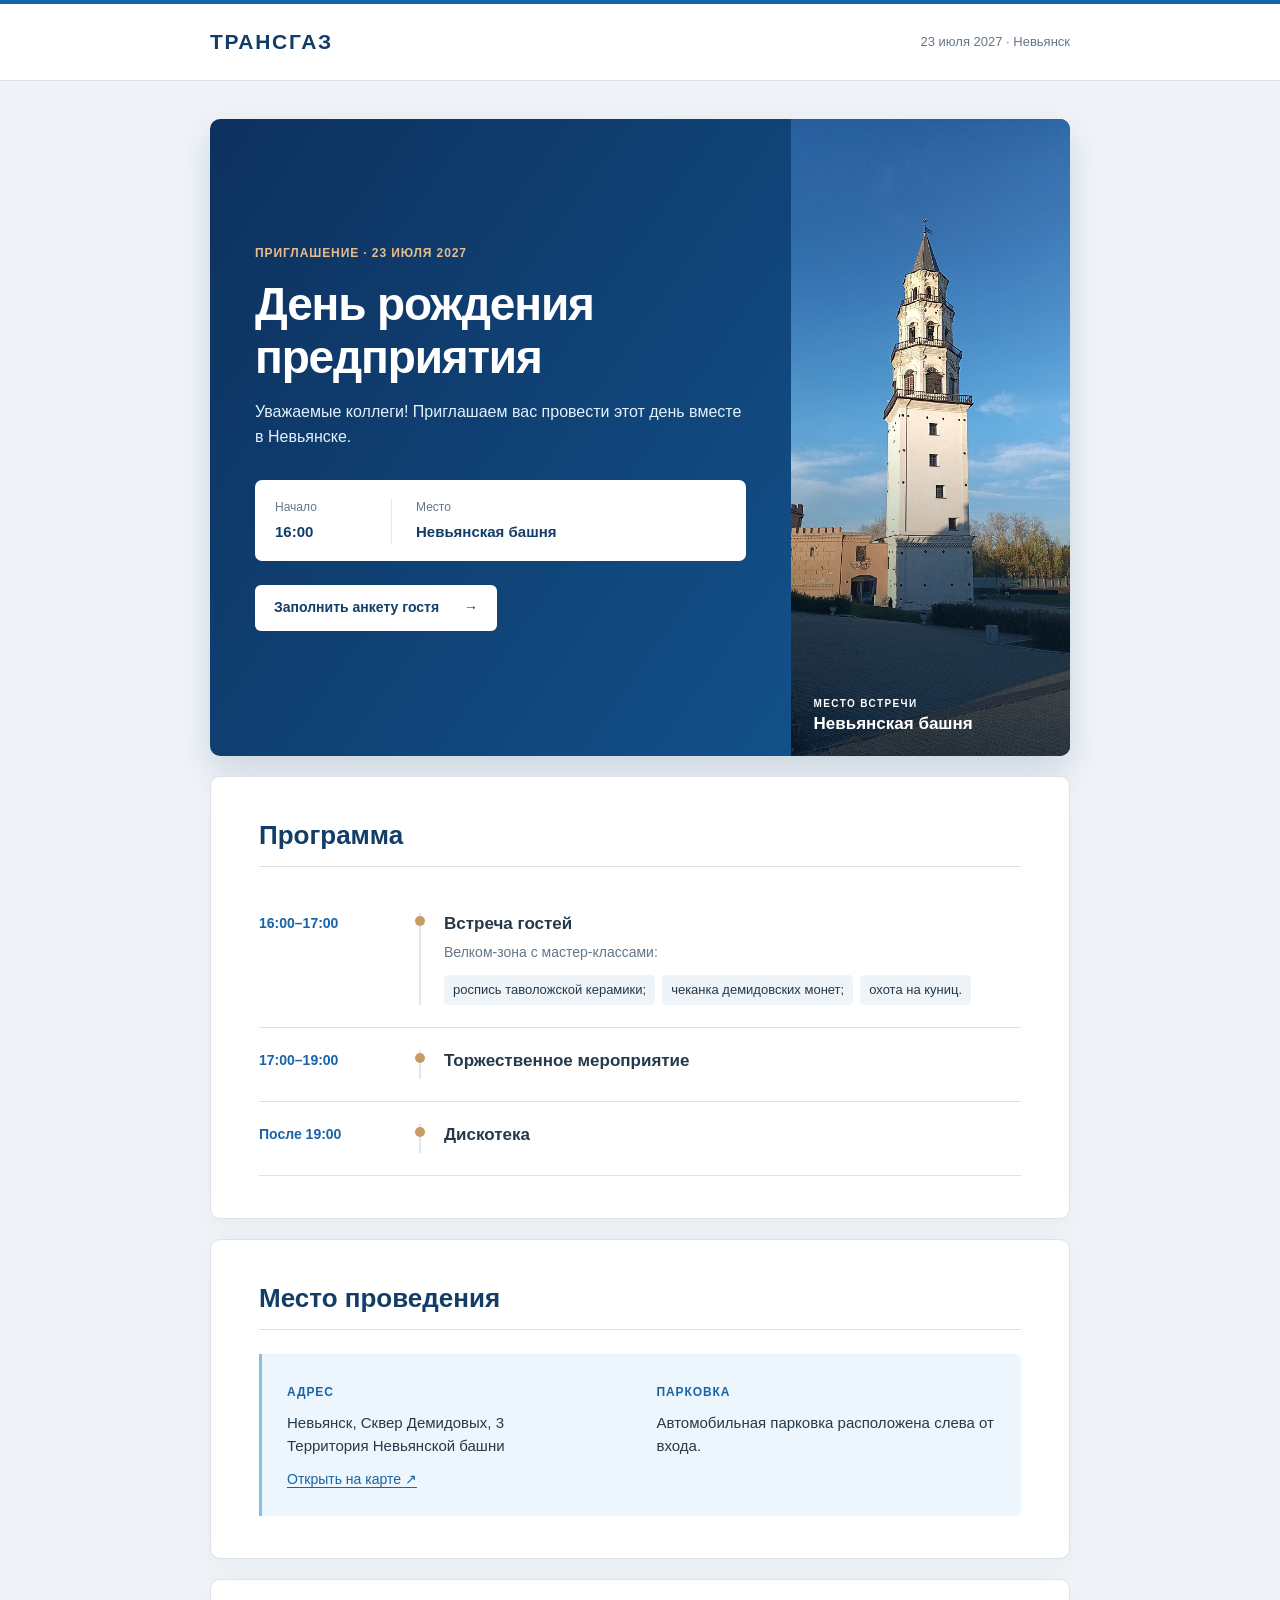
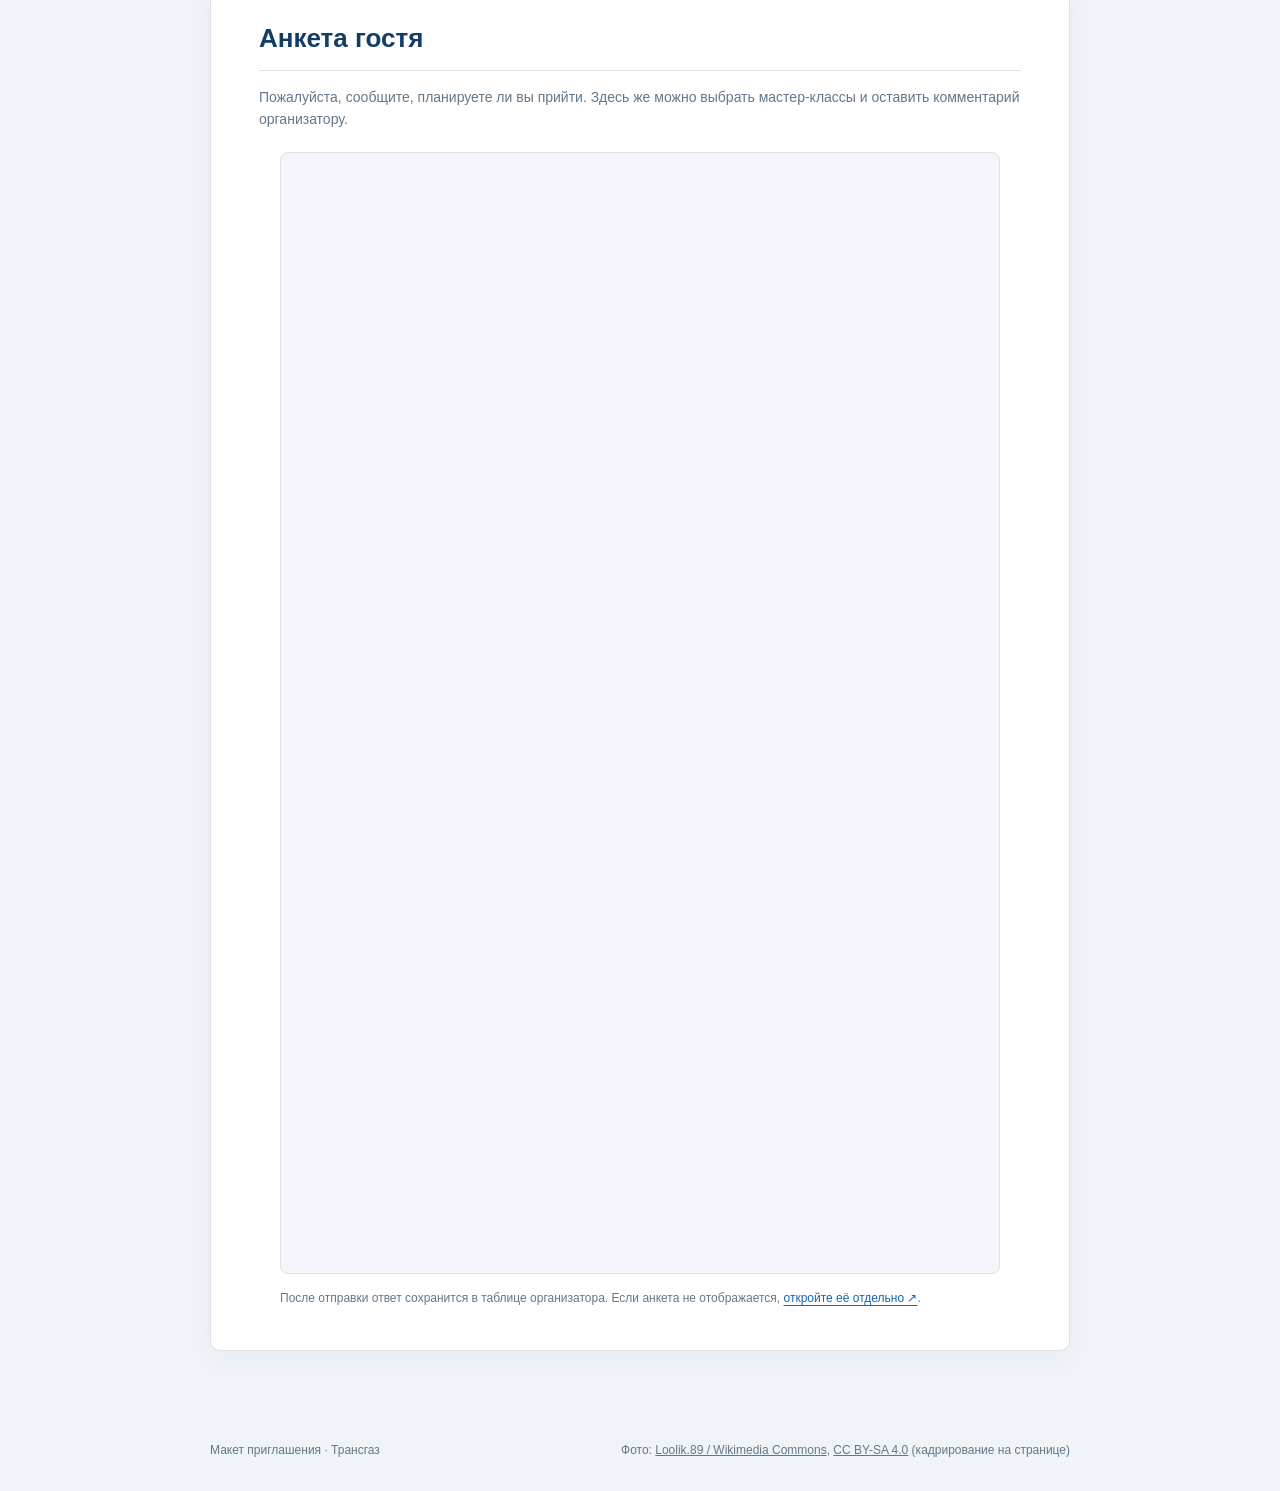
==== embed-test.html @ 9694d298 "Add isolated RSVP embed test page" ====
<!doctype html>
<html lang="ru">
  <head>
    <meta charset="UTF-8" />
    <meta name="viewport" content="width=device-width, initial-scale=1.0" />
    <meta name="theme-color" content="#1764a8" />
    <meta name="description" content="Приглашение на день рождения предприятия 23 июля 2027 года. Начало в 16:00 у Невьянской башни." />
    <meta property="og:type" content="website" />
    <meta property="og:title" content="День рождения предприятия · 23 июля 2027" />
    <meta property="og:description" content="Приглашение на праздник у Невьянской башни. Начало в 16:00." />
    <meta property="og:image" content="https://mrkoynov.github.io/transgaz-nevyansk-invitation-preview/social-preview.png" />
    <title>Приглашение на день рождения предприятия</title>
    <link rel="stylesheet" href="embed-test.css" />
  </head>
  <body>
    <header class="site-header">
      <div class="wrap header-inner">
        <span class="brand">ТРАНСГАЗ</span>
        <span class="header-label">23 июля 2027 · Невьянск</span>
      </div>
    </header>

    <main class="wrap">
      <section class="invitation" aria-labelledby="page-title">
        <div class="invitation-content">
          <p class="section-label">Приглашение · 23 июля 2027</p>
          <h1 id="page-title">День рождения предприятия</h1>
          <p class="intro-text">Уважаемые коллеги! Приглашаем вас провести этот день вместе в Невьянске.</p>
          <div class="event-summary">
            <div><span>Начало</span><strong>16:00</strong></div>
            <div><span>Место</span><strong>Невьянская башня</strong></div>
          </div>
          <a class="primary-link" href="#guest-form">Заполнить анкету гостя <span aria-hidden="true">→</span></a>
        </div>
        <figure class="hero-photo"><img src="nevyansk-tower.jpg" alt="Невьянская башня" loading="eager" /><figcaption><small>МЕСТО ВСТРЕЧИ</small><strong>Невьянская башня</strong></figcaption></figure>
      </section>

      <section class="content-section" id="program" aria-labelledby="program-title">
        <h2 id="program-title">Программа</h2>
        <div class="schedule">
          <div class="schedule-item">
            <div class="schedule-time">16:00–17:00</div>
            <div class="schedule-content"><h3>Встреча гостей</h3><p>Велком-зона с мастер-классами:</p><ul><li>роспись таволожской керамики;</li><li>чеканка демидовских монет;</li><li>охота на куниц.</li></ul></div>
          </div>
          <div class="schedule-item">
            <div class="schedule-time">17:00–19:00</div>
            <div class="schedule-content"><h3>Торжественное мероприятие</h3></div>
          </div>
          <div class="schedule-item">
            <div class="schedule-time">После 19:00</div>
            <div class="schedule-content"><h3>Дискотека</h3></div>
          </div>
        </div>
      </section>

      <section class="content-section" id="location" aria-labelledby="location-title">
        <h2 id="location-title">Место проведения</h2>
        <div class="location-box">
          <div><span class="small-label">Адрес</span><p>Невьянск, Сквер Демидовых, 3<br />Территория Невьянской башни</p><a href="https://yandex.ru/maps/?text=%D0%9D%D0%B5%D0%B2%D1%8C%D1%8F%D0%BD%D1%81%D0%BA%2C%20%D0%A1%D0%BA%D0%B2%D0%B5%D1%80%20%D0%94%D0%B5%D0%BC%D0%B8%D0%B4%D0%BE%D0%B2%D1%8B%D1%85%2C%203" target="_blank" rel="noopener noreferrer">Открыть на карте ↗</a></div>
          <div><span class="small-label">Парковка</span><p>Автомобильная парковка расположена слева от входа.</p></div>
        </div>
      </section>

      <section class="content-section form-section" id="guest-form" aria-labelledby="form-title">
        <h2 id="form-title">Анкета гостя</h2>
        <p class="form-intro">Пожалуйста, сообщите, планируете ли вы прийти. Здесь же можно выбрать мастер-классы и оставить комментарий организатору.</p>
        <div class="form-embed">
          <iframe src="https://docs.google.com/forms/d/e/1FAIpQLSfNufHCUHn0jru9lvoqx1xPsjLA_sWsaLaPiySQA0vXSbu58w/viewform?embedded=true" title="Анкета гостя: подтверждение участия 23 июля 2027 года">Загрузка анкеты…</iframe>
        </div>
        <p class="form-help">После отправки ответ сохранится в таблице организатора. Если анкета не отображается, <a href="https://docs.google.com/forms/d/e/1FAIpQLSfNufHCUHn0jru9lvoqx1xPsjLA_sWsaLaPiySQA0vXSbu58w/viewform" target="_blank" rel="noopener noreferrer">откройте её отдельно ↗</a>.</p>
      </section>
    </main>

    <footer class="site-footer"><div class="wrap"><span>Макет приглашения · Трансгаз</span><span>Фото: <a href="https://commons.wikimedia.org/wiki/File:%D0%9D%D0%B5%D0%B2%D1%8C%D1%8F%D0%BD%D1%81%D0%BA%D0%B0%D1%8F_%D0%B1%D0%B0%D1%88%D0%BD%D1%8F.jpg" target="_blank" rel="noopener noreferrer">Loolik.89 / Wikimedia Commons</a>, <a href="https://creativecommons.org/licenses/by-sa/4.0/" target="_blank" rel="noopener noreferrer">CC BY-SA 4.0</a> (кадрирование на странице)</span></div></footer>
  </body>
</html>
---- embed-test.css ----
:root {
  --blue: #1764a8;
  --blue-dark: #123d67;
  --light-blue: #eaf3fa;
  --background: #f0f4f8;
  --border: #dbe3e9;
  --text: #25394a;
  --muted: #647789;
  --copper: #c99a65;
}

* { box-sizing: border-box; }
html { scroll-behavior: smooth; }
body { margin: 0; background: var(--background); color: var(--text); font-family: "Segoe UI", Arial, sans-serif; line-height: 1.55; }
button { font: inherit; }
a { color: var(--blue); }
[hidden] { display: none !important; }
.wrap { width: min(100% - 36px, 860px); margin-inline: auto; }

.site-header { background: #fff; border-top: 4px solid var(--blue); border-bottom: 1px solid var(--border); }
.header-inner { min-height: 76px; display: flex; align-items: center; justify-content: space-between; gap: 16px; }
.brand { color: var(--blue-dark); font-weight: 800; font-size: 21px; letter-spacing: .08em; }
.header-label { color: var(--muted); font-size: 13px; }

main { padding: 38px 0 70px; }
.invitation, .content-section { background: #fff; border: 1px solid var(--border); border-radius: 10px; padding: 42px 48px; margin-bottom: 20px; box-shadow: 0 8px 30px rgba(24, 55, 83, .045); }
.invitation { display: grid; grid-template-columns: minmax(0, 1.35fr) minmax(265px, .65fr); min-height: 475px; color: #fff; border: 0; padding: 0; overflow: hidden; background: linear-gradient(125deg, #0d315e, #145995); box-shadow: 0 15px 35px rgba(11, 49, 92, .16); }
.invitation-content { display: flex; flex-direction: column; align-items: flex-start; justify-content: center; padding: 46px 45px; }
.hero-photo { position: relative; min-height: 100%; margin: 0; overflow: hidden; background: #9ec0d8; }
.hero-photo img { display: block; width: 100%; height: 100%; object-fit: cover; object-position: center center; }
.hero-photo:after { content: ""; position: absolute; inset: 48% 0 0; background: linear-gradient(transparent, rgba(5, 29, 56, .68)); }
.hero-photo figcaption { position: absolute; z-index: 1; left: 23px; right: 23px; bottom: 21px; display: flex; flex-direction: column; gap: 3px; color: #fff; }
.hero-photo figcaption small { font-size: 10px; letter-spacing: .14em; font-weight: 700; }
.hero-photo figcaption strong { font-size: 17px; line-height: 1.2; }
.section-label, .small-label { color: var(--blue); font-size: 12px; font-weight: 700; letter-spacing: .075em; text-transform: uppercase; }
.invitation .section-label { color: #e8bd8b; }
.section-label { margin: 0 0 15px; }
h1, h2, h3, p { margin-top: 0; }
h1 { max-width: 580px; margin-bottom: 17px; color: #fff; font-size: clamp(34px, 4.6vw, 46px); line-height: 1.15; letter-spacing: -.025em; font-weight: 650; }
h2 { color: var(--blue-dark); font-size: 26px; line-height: 1.25; margin-bottom: 24px; padding-bottom: 15px; border-bottom: 1px solid var(--border); }
h3 { color: var(--text); font-size: 17px; line-height: 1.35; margin-bottom: 6px; }
.intro-text { max-width: 630px; font-size: 16px; color: #e5f1fb; margin-bottom: 30px; }
.event-summary { display: grid; grid-template-columns: 100px 1fr; gap: 16px; width: 100%; padding: 18px 20px; background: #fff; border-radius: 7px; margin-bottom: 24px; }
.event-summary div { display: flex; flex-direction: column; gap: 3px; }
.event-summary div + div { border-left: 1px solid #e0e9f0; padding-left: 24px; }
.event-summary span { color: var(--muted); font-size: 12px; }
.event-summary strong { color: var(--blue-dark); font-size: 15px; font-weight: 700; }
.primary-link { display: inline-block; border: 0; border-radius: 6px; padding: 12px 19px; background: var(--blue); color: #fff; font-size: 14px; font-weight: 700; text-decoration: none; cursor: pointer; transition: background .2s, transform .2s; }
.primary-link { display: inline-flex; align-items: center; gap: 25px; background: #fff; color: var(--blue-dark); }
.primary-link:hover { background: #eaf4fb; transform: translateY(-1px); }

.schedule { border-top: 0; }
.schedule-item { display: grid; grid-template-columns: 142px 1fr; gap: 18px; padding: 22px 0; border-bottom: 1px solid var(--border); }
.schedule-time { color: var(--blue); font-size: 14px; font-weight: 700; white-space: nowrap; }
.schedule-content { position: relative; border-left: 2px solid #dde9f2; padding-left: 23px; }
.schedule-content:before { content: ""; position: absolute; left: -6px; top: 3px; width: 10px; height: 10px; border-radius: 50%; background: var(--copper); }
.schedule-content p { color: var(--muted); margin: 0 0 5px; font-size: 14px; }
.schedule-content ul { display: flex; flex-wrap: wrap; gap: 7px; list-style: none; padding: 0; margin: 11px 0 0; color: var(--text); font-size: 13px; }
.schedule-content li { padding: 5px 9px; background: #eef4f8; border-radius: 4px; }
.schedule-content li + li { margin-top: 0; }

.location-box { display: grid; grid-template-columns: 1fr 1fr; gap: 30px; padding: 25px; background: #edf6fc; border-left: 3px solid #85bee7; border-radius: 0 6px 6px 0; }
.location-box p { margin: 7px 0 9px; font-size: 15px; }
.location-box a { font-size: 14px; text-underline-offset: 3px; }

.form-intro { color: var(--muted); font-size: 14px; margin: -8px 0 22px; }
.form-embed { max-width: 720px; margin-inline: auto; overflow: hidden; border: 1px solid var(--border); border-radius: 8px; background: #f5f4fb; }
.form-embed iframe { display: block; width: 100%; height: 1120px; border: 0; }
.form-help { max-width: 720px; margin: 15px auto 0; color: var(--muted); font-size: 12px; }
.form-help a { text-underline-offset: 3px; }
.site-footer { color: var(--muted); font-size: 12px; padding: 0 0 32px; }
.site-footer .wrap { display: flex; justify-content: space-between; align-items: flex-start; flex-wrap: wrap; gap: 8px 20px; }
.site-footer a { color: var(--muted); }

@media (max-width: 600px) {
  .header-inner { min-height: 61px; }
  .brand { font-size: 17px; }
  .header-label { font-size: 11px; text-align: right; }
  main { padding-top: 18px; }
  .content-section { padding: 28px 24px; margin-bottom: 14px; }
  .invitation { grid-template-columns: 1fr; margin-bottom: 14px; }
  .invitation-content { padding: 34px 27px; }
  .hero-photo { height: 275px; min-height: 0; }
  .hero-photo img { object-position: center 25%; }
  .event-summary, .location-box { grid-template-columns: 1fr; gap: 14px; }
  .event-summary div + div { border-left: 0; border-top: 1px solid #e0e9f0; padding-left: 0; padding-top: 12px; }
  .schedule-item { grid-template-columns: 1fr; gap: 9px; padding: 17px 0; }
  .primary-link { width: 100%; text-align: center; }
  .form-embed iframe { height: 1420px; }
}

@media (prefers-reduced-motion: reduce) { html { scroll-behavior: auto; } }
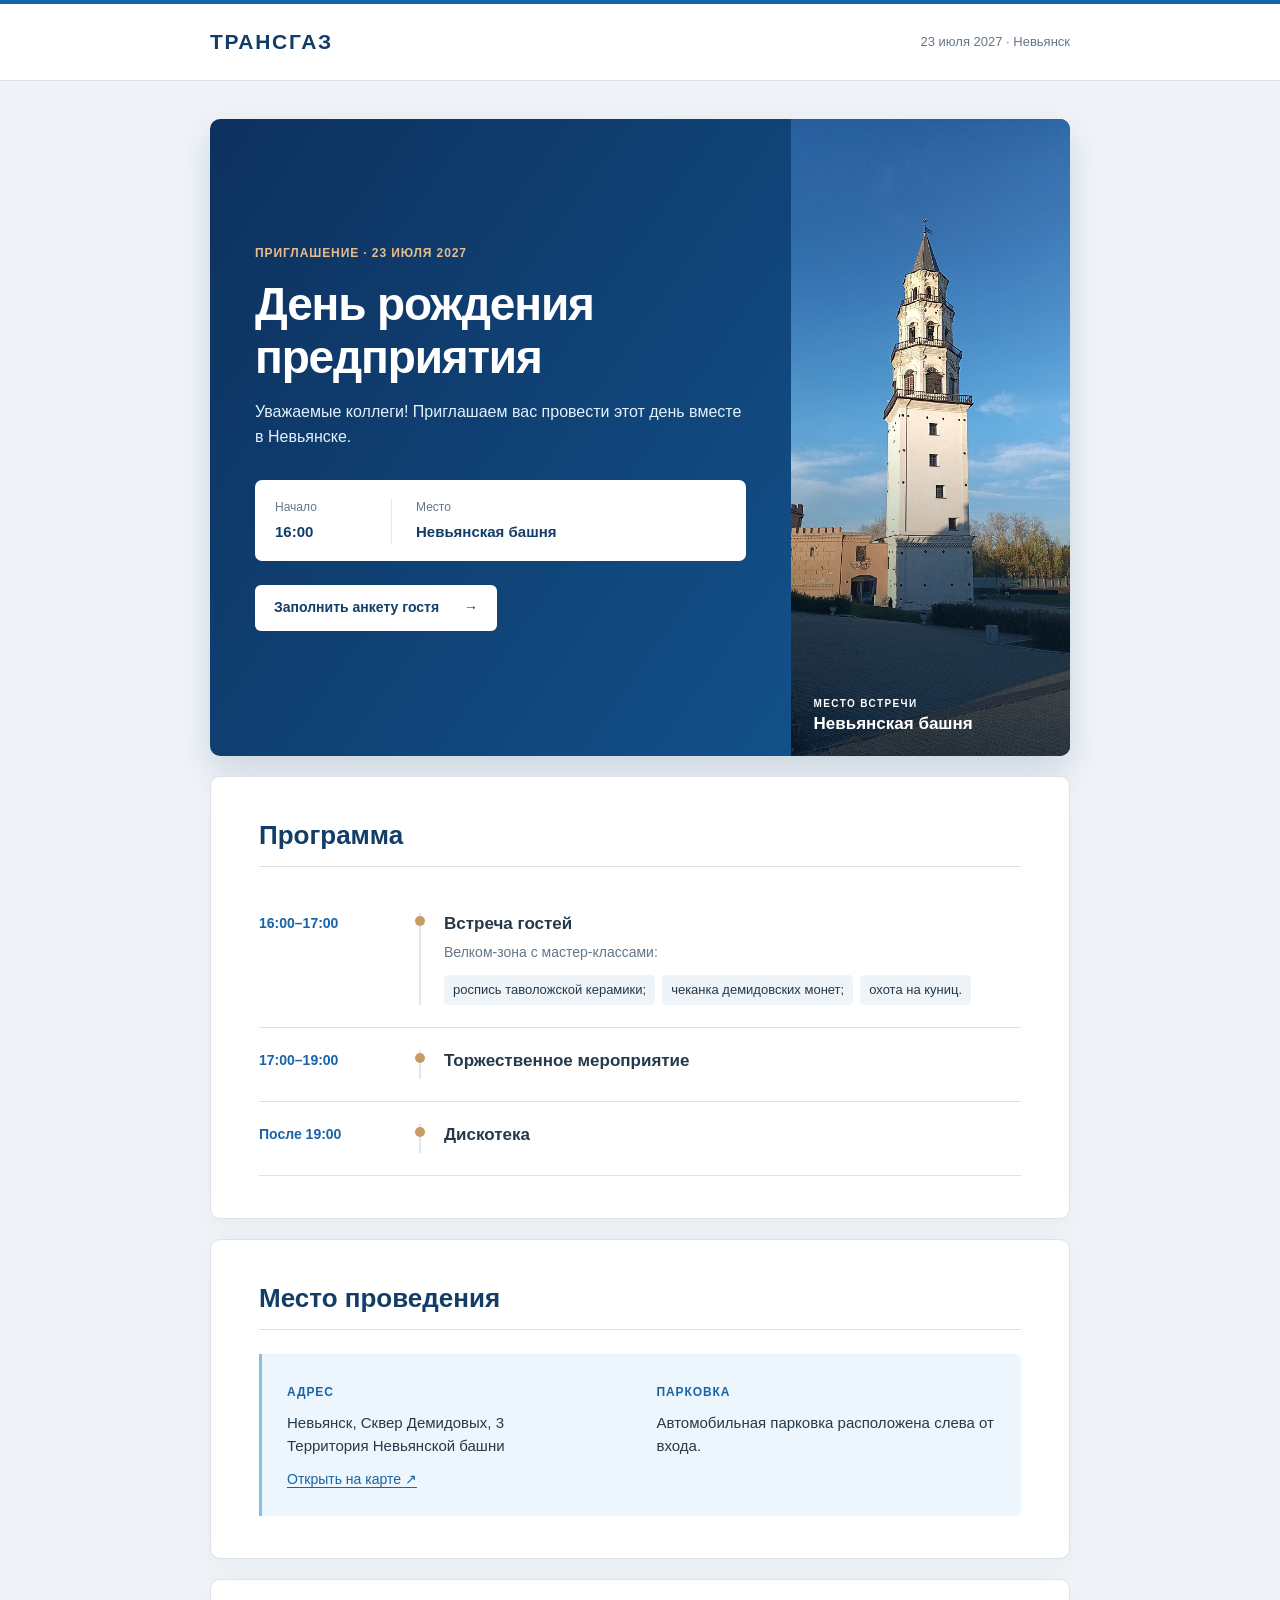
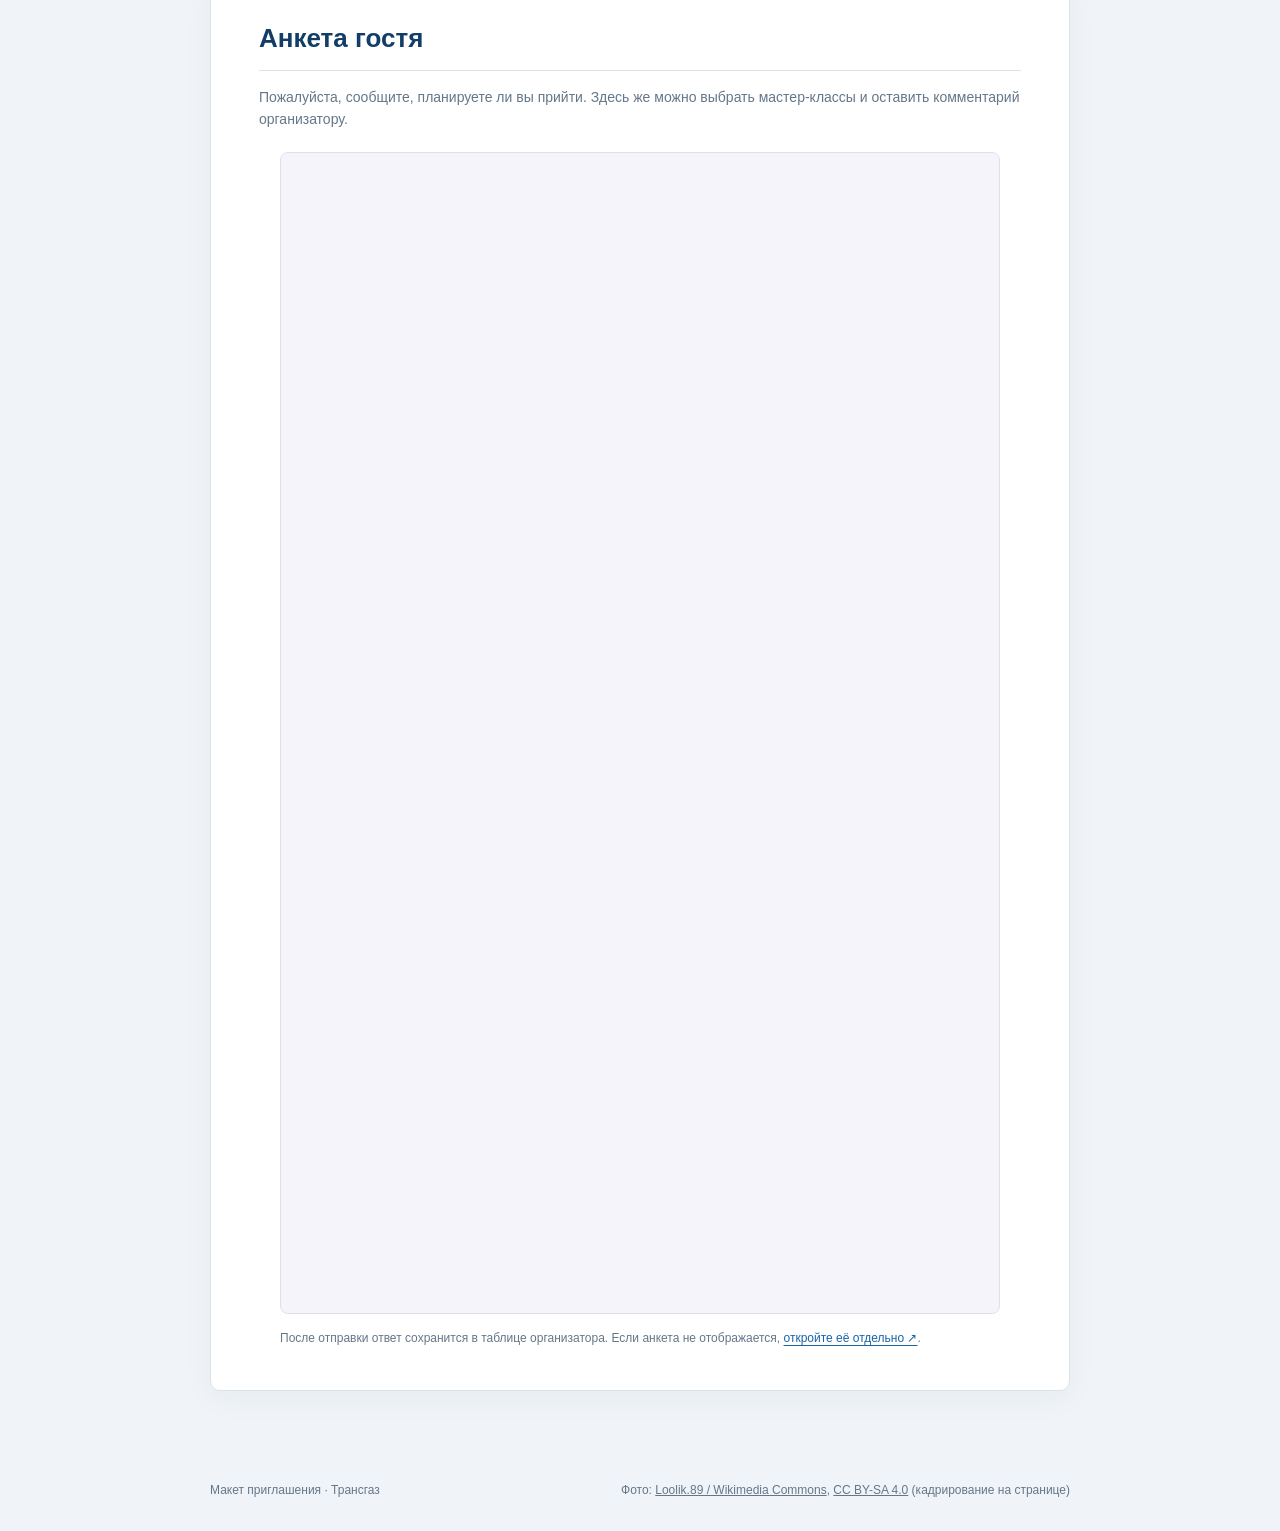
==== commit 469efe1f: "Keep RSVP confirmation visible in embed" ====
--- a/embed-test.html
+++ b/embed-test.html
@@ -11,6 +11,7 @@
     <meta property="og:image" content="https://mrkoynov.github.io/transgaz-nevyansk-invitation-preview/social-preview.png" />
     <title>Приглашение на день рождения предприятия</title>
     <link rel="stylesheet" href="embed-test.css" />
+    <script src="embed-test.js" defer></script>
   </head>
   <body>
     <header class="site-header">
--- a/embed-test.css
+++ b/embed-test.css
@@ -65,7 +65,7 @@
 
 .form-intro { color: var(--muted); font-size: 14px; margin: -8px 0 22px; }
 .form-embed { max-width: 720px; margin-inline: auto; overflow: hidden; border: 1px solid var(--border); border-radius: 8px; background: #f5f4fb; }
-.form-embed iframe { display: block; width: 100%; height: 1120px; border: 0; }
+.form-embed iframe { display: block; width: 100%; height: 1160px; border: 0; }
 .form-help { max-width: 720px; margin: 15px auto 0; color: var(--muted); font-size: 12px; }
 .form-help a { text-underline-offset: 3px; }
 .site-footer { color: var(--muted); font-size: 12px; padding: 0 0 32px; }
@@ -86,6 +86,9 @@
   .event-summary div + div { border-left: 0; border-top: 1px solid #e0e9f0; padding-left: 0; padding-top: 12px; }
   .schedule-item { grid-template-columns: 1fr; gap: 9px; padding: 17px 0; }
   .primary-link { width: 100%; text-align: center; }
+  .form-section { width: 100vw; margin-left: calc(50% - 50vw); padding-inline: 0; border-radius: 0; }
+  .form-section > h2, .form-section > .form-intro, .form-section > .form-help { margin-left: 24px; margin-right: 24px; }
+  .form-embed { max-width: none; border: 0; border-radius: 0; }
   .form-embed iframe { height: 1420px; }
 }
 
